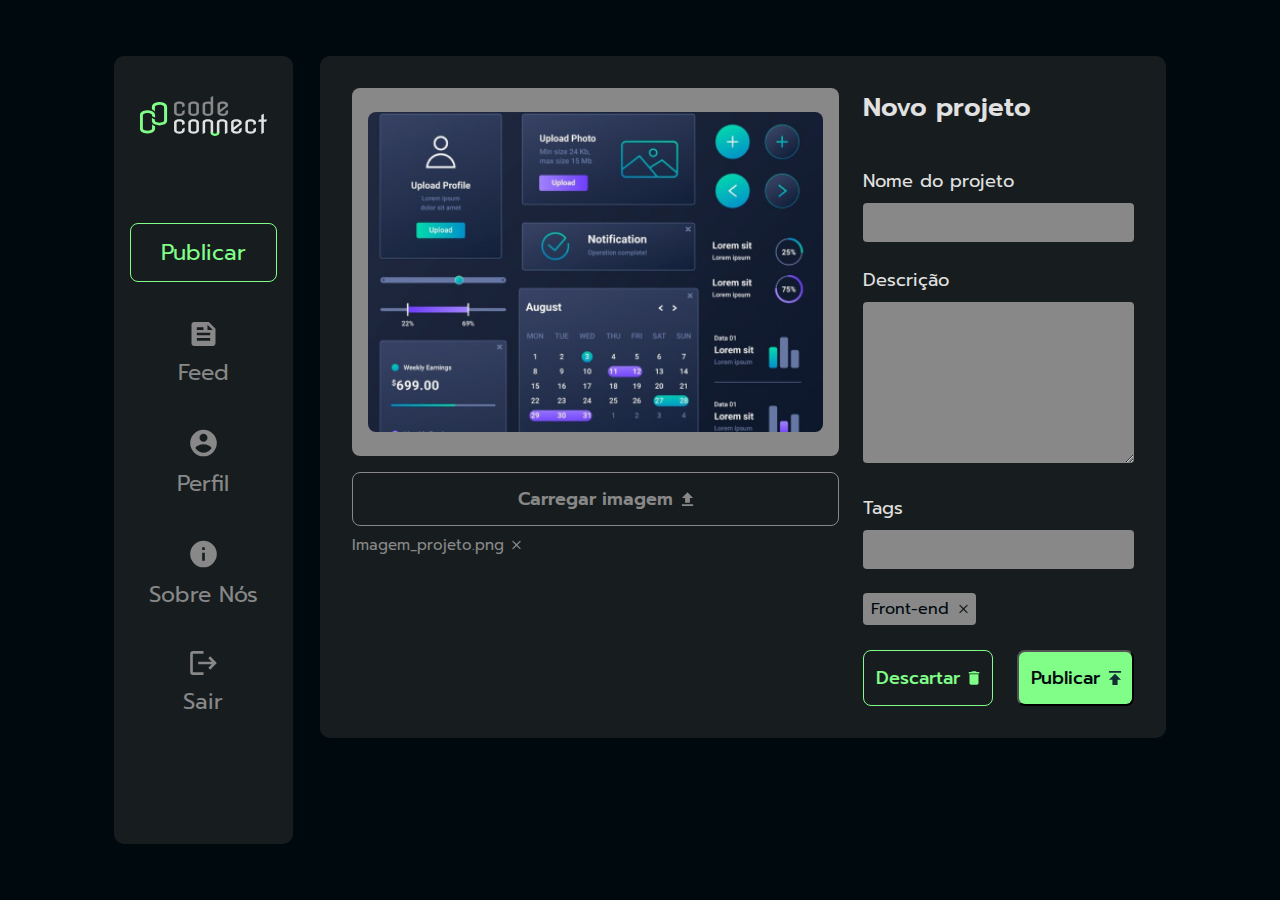
==== index.html @ 345ad542 "Finalizada construção da página" ====
<!DOCTYPE html>
<html lang="pt-br">

<head>
    <meta charset="UTF-8">
    <meta name="viewport" content="width=device-width, initial-scale=1.0">
    <link rel="preconnect" href="https://fonts.googleapis.com">
    <link rel="preconnect" href="https://fonts.gstatic.com" crossorigin>
    <link
        href="https://fonts.googleapis.com/css2?family=Prompt:ital,wght@0,100;0,200;0,300;0,400;0,500;0,600;0,700;0,800;0,900;1,100;1,200;1,300;1,400;1,500;1,600;1,700;1,800;1,900&display=swap"
        rel="stylesheet">
    <link rel="stylesheet" href="styles.css">
    <title>CodeConnect</title>
</head>

<body>
    <aside>
        <img src="./img/Logo.svg" alt="logo do codeconnect">
        <nav>
            <ul class="lista-links">
                <li>
                    <a href="#" class="link-destaque">Publicar</a>
                </li>
                <li>
                    <a href="#">
                        <img src="./img/feed.svg">
                        Feed
                    </a>
                </li>
                <li>
                    <a href="#">
                        <img src="./img/account_circle.svg">
                        Perfil
                    </a>
                </li>
                <li>
                    <a href="#">
                        <img src="./img/info.svg">
                        Sobre Nós
                    </a>
                </li>
                <li>
                    <a href="#">
                        <img src="./img/logout.svg">
                        Sair
                    </a>
                </li>
            </ul>
        </nav>
    </aside>

    <main>
        <div class="container-upload-imagem">
            <div class="container-imagem">
                <img src="./img/imagem1.png" alt="" class="main-imagem">
            </div>
            <button id="upload-btn">Carregar imagem</button>
            <input type="file" id="imagem-upload" accept="image/" style="display: none;" />
            <div class="container-imagem-nome">
                <p>Imagem_projeto.png</p>
                <img src="./img/close.svg">
            </div>
        </div>
        <div class="cotainer-descricao">
            <h2>Novo projeto</h2>
            <form>
                <div>
                    <label for="nome">Nome do projeto</label>
                    <input type="text" id="nome" name="nome" />
                </div>
                <div>
                    <label for="descricao">Descrição</label>
                    <textarea type="text" id="descricao" name="categoria"></textarea>
                </div>
                <div>
                    <label for="categoria">Tags</label>
                    <input type="text" id="categoria" name="categoria" />
                </div>
                <ul class="lista-tags">
                    <li>
                        <p>Front-end</p>
                        <img src="./img/close-black.svg">
                    </li>
                </ul>
            </form>
            <div class="container-botoes">
                <button class="botao-descartar">Descartar</button>
                <button class="botao-publicar">Publicar</button>
            </div>
        </div>
    </main>

    <script src="scripts.js"></script>
</body>

</html>
---- styles.css ----
:root {
    --background-color: #00090E;
    --text-color: #E1E1E1;
    --primary-color: #81FE88;
    --secondary-color: #888888;
    --tag-color: #171D1F;
    --font-family: "Prompt", sans-serif;
    --itens-background: #171D1F;
}

* {
    box-sizing: border-box;
    margin: 0;
    padding: 0;
}

    body {
        background-color: var(--background-color);
        color: var(--text-color);
        font-family: var(--font-family);

        display: flex;
        justify-content: center;
        align-items: start;

        height: 100vh;
        gap: 27px;
        padding: 56px 0;
    }

    aside {
        background-color: var(--itens-background);
        border-radius: 10px;
        height: 100%;
        padding: 40px 16px;
        text-align: center;
    }

    .lista-links {
        display: flex;
        flex-direction: column;
        gap: 40px;
        margin-top: 80px;
        align-items: center;
        list-style-type: none;
    }

    .lista-links a {
        display: flex;
        flex-direction: column;
        gap: 10px;
        align-items: center;
        text-decoration: none;
        color: var(--secondary-color);
        font-size: 22px;
    }

    .lista-links li:first-of-type a {
        color: var(--primary-color);
    }

    .link-destaque {
        border: 1px solid var(--primary-color);
        padding: 12px 30px;
        border-radius: 8px;
    }

    main  {
        background-color: var(--itens-background);
        border-radius: 10px;
        padding: 32px;
        display: flex;
        gap: 24px;
    }

    h2 {
        font-size: 26px;
        margin-bottom: 40px;
        font-weight: 600;
    }

    form {
        display: flex;
        flex-direction: column;
        gap: 24px;
    }
    
    form div label {
        font-size: 18px;
        font-weight: 400;
        display: block;
        margin-bottom: 8px;
    }

    form div input, textarea {
        width: 100%;
        padding: 8px 16px;
        background-color: var(--secondary-color);
        border: none;
        border-radius: 4px;
        font-family: var(--font-family);
        line-height: 22.5px;
    }

    form div input {
        height: 39px;
    }

    textarea {
        height: 161px;
    }

    .lista-tags li {
        display: flex;
        background-color: var(--secondary-color);
        color: var(--background-color);
        gap: 10px;
        padding: 4px 8px;
        border-radius: 4px;
        margin-bottom: 25px;
    }

    .lista-tags {
        display: flex;
    }

    .container-botoes {
        display: flex;
        gap: 24px;
        justify-content: space-between;
    }

    .container-botoes button {
        width: 50%;
        padding: 12px 32px 12px 12px;
        text-align: center;
        border-radius: 8px;
        font-family: var(--font-family);
        font-size: 18px;
        font-weight: 500;
    }

    .botao-descartar {
        background-color: var(--itens-background);
        color: var(--primary-color);
        border: 1px solid var(--primary-color);
        position: relative;
    }

    .botao-descartar::after {
        content: "";
        background-image: url("./img/trash.svg");
        background-size: contain;
        background-repeat: no-repeat;
        width: 15px;
        height: 15px;
        display: inline-block;
        position: absolute;
        top: 50%;
        transform: translateY(-50%);
        margin-left: 8px;
    }

    .botao-publicar {
        background-color: var(--primary-color);
        color: var(--background-color);
        position: relative;
    }

    .botao-publicar::after {
        content: "";
        background-image: url("./img/arrow_forward2.svg");
        background-size: contain;
        background-repeat: no-repeat;
        width: 15px;
        height: 15px;
        display: inline-block;
        position: absolute;
        top: 50%;
        transform: translateY(-50%);
        margin-left: 8px;
    }

    .container-descricao  {
        width: 422px;
    }

    .main-imagem {
        border-radius: 8px;
        height: 100%;
        object-fit: cover;
    }

    .container-imagem {
        height: 368px;
        padding: 24px 16px;
        background-color: var(--secondary-color);
        border-radius: 8px;
    }

    .container-upload-imagem button {
        margin: 16px 0 8px 0;
        background-color: var(--itens-background);
        border: 1px solid var(--secondary-color);
        border-radius: 8px;
        color: var(--secondary-color);
        width: 100%;
        text-align: center;
        padding: 12px;
        font-family: var(--font-family);
        font-weight: 600;
        font-size: 18px;
        position: relative;
    }

    .container-upload-imagem button::after {
        content: "";
        background-image: url("./img/upload.svg");
        background-size: contain;
        background-repeat: no-repeat;
        display: inline-block;
        width: 15px;
        height: 15px;
        position: absolute;
        top: 50%;
        transform: translateY(-50%);
        margin-left: 8px;
    }

    .container-imagem-nome {
        display: flex;
        gap: 8px;
        color: var(--secondary-color);
        font-size: 15px;
    }
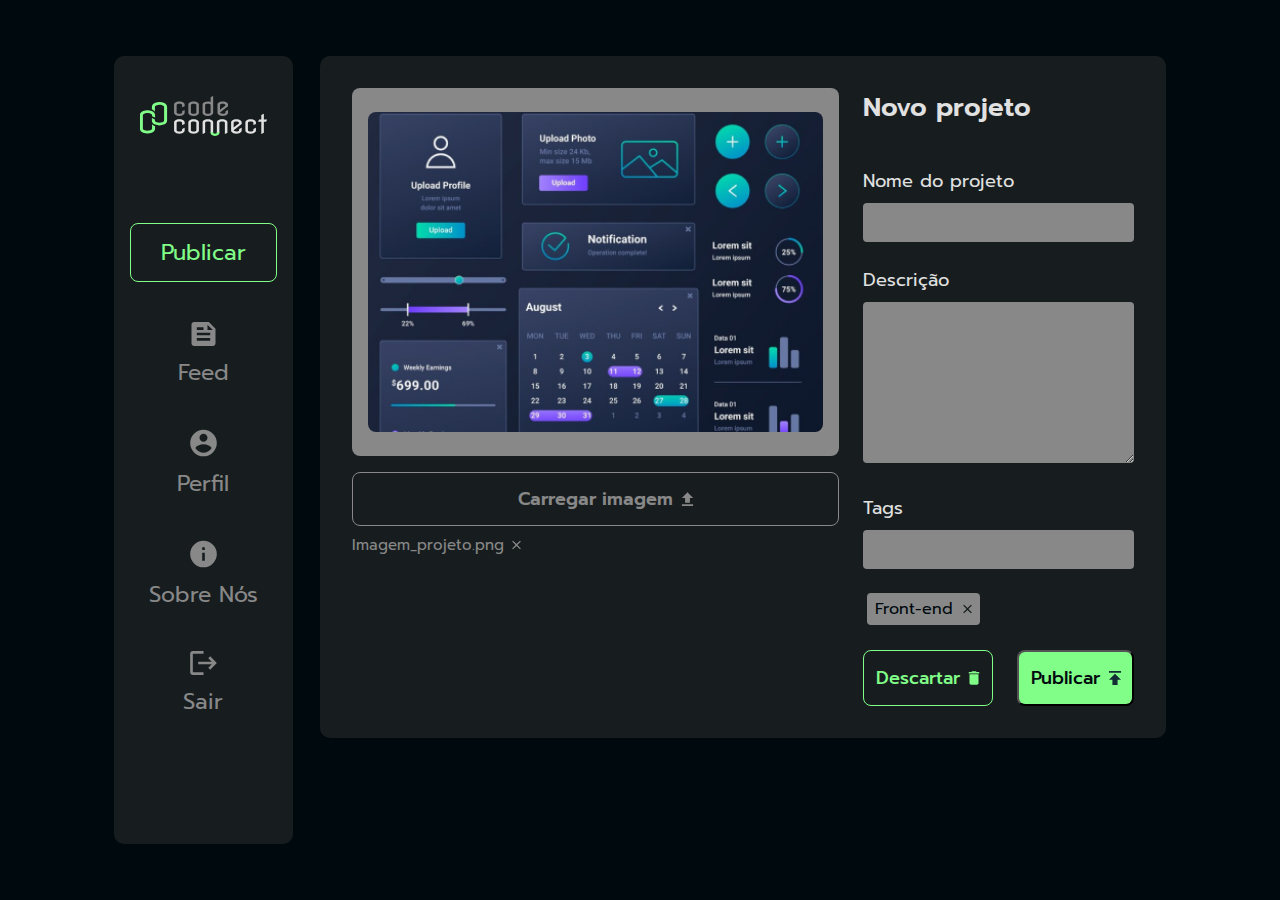
==== commit 94eccdb1: "Adicionada funcionalidade para adicionar tags à imagem" ====
--- a/index.html
+++ b/index.html
@@ -70,13 +70,13 @@
                 </div>
                 <div>
                     <label for="descricao">Descrição</label>
-                    <textarea type="text" id="descricao" name="categoria"></textarea>
+                    <textarea type="text" id="descricao" name="descricao"></textarea>
                 </div>
                 <div>
                     <label for="categoria">Tags</label>
-                    <input type="text" id="categoria" name="categoria" />
+                    <input type="text" name="categoria" id="input-tags"/>
                 </div>
-                <ul class="lista-tags">
+                <ul class="lista-tags" id="lista-tags">
                     <li>
                         <p>Front-end</p>
                         <img src="./img/close-black.svg">
--- a/styles.css
+++ b/styles.css
@@ -118,6 +118,7 @@
         padding: 4px 8px;
         border-radius: 4px;
         margin-bottom: 25px;
+        margin-left: 4px;
     }
 
     .lista-tags {
@@ -210,7 +211,7 @@
         font-family: var(--font-family);
         font-weight: 600;
         font-size: 18px;
-        position: relative;
+        position: relative;     
     }
 
     .container-upload-imagem button::after {
@@ -232,4 +233,4 @@
         gap: 8px;
         color: var(--secondary-color);
         font-size: 15px;
-    }
+    }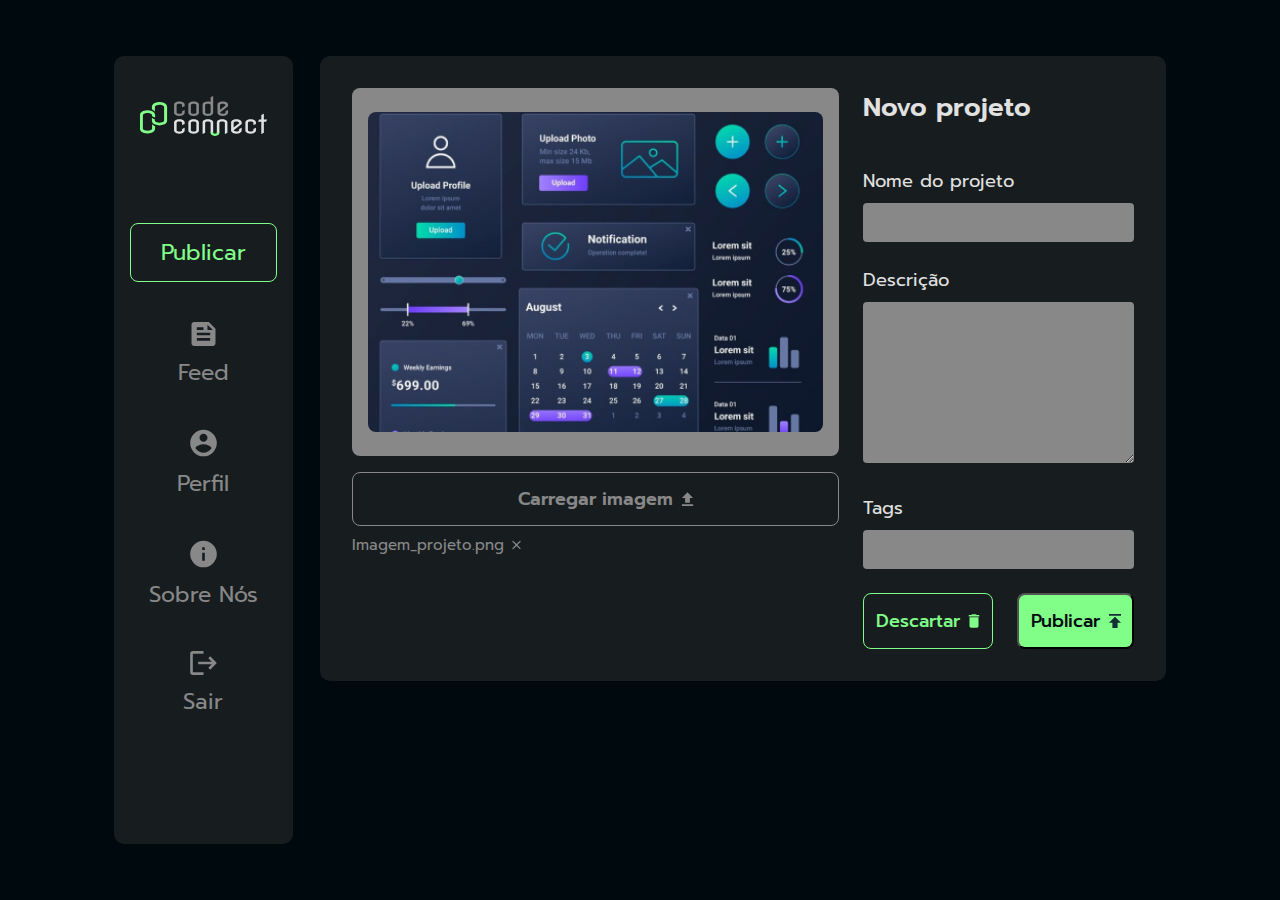
==== commit 972f1caa: "Adicionada funcionalidade para remover tags" ====
--- a/index.html
+++ b/index.html
@@ -77,10 +77,7 @@
                     <input type="text" name="categoria" id="input-tags"/>
                 </div>
                 <ul class="lista-tags" id="lista-tags">
-                    <li>
-                        <p>Front-end</p>
-                        <img src="./img/close-black.svg">
-                    </li>
+                    
                 </ul>
             </form>
             <div class="container-botoes">
